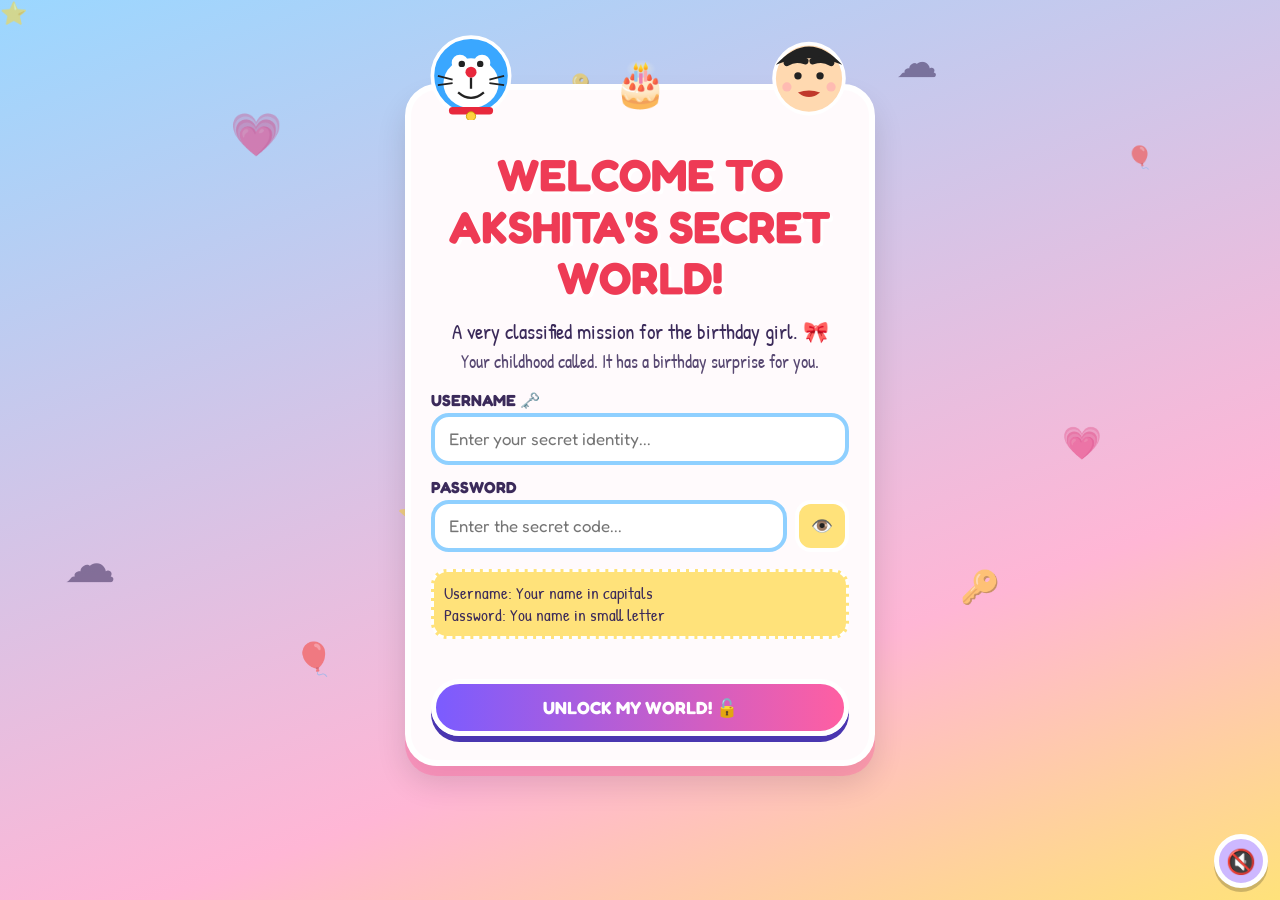
==== index.html @ 59bf0b4e "Add files via upload" ====
<!DOCTYPE html>
<html lang="en">
<head>
<meta charset="UTF-8">
<meta name="viewport" content="width=device-width, initial-scale=1">
<title>Akshita's Level 17 🎂</title>
<!-- Fonts load from Google Fonts. If offline, the fallback fonts are used and everything still works. -->
<link rel="preconnect" href="https://fonts.googleapis.com">
<link href="https://fonts.googleapis.com/css2?family=Fredoka:wght@400;600;700&family=Patrick+Hand&display=swap" rel="stylesheet">
<link rel="stylesheet" href="style.css">
</head>
<body data-bg="login">
<!-- ============================================================
  WHAT YOU CAN EDIT IN THIS FILE (safe): the text inside the lines marked EDITABLE.
  Quest texts, answers, letters and the 17 notes live in script.js (top of the file), NOT here.
  Everything else: leave unchanged unless you know HTML.
============================================================= -->
<div id="deco" aria-hidden="true"></div>
<div id="fx" aria-hidden="true"></div>

<!-- Sound toggle (sound is OFF until pressed) -->
<button id="soundBtn" class="fab" aria-label="Toggle sound" title="Sound on/off">🔇</button>

<!-- ================= SCREEN 1: LOGIN ================= -->
<main id="login" class="screen">
  <div class="card login-card" id="loginCard">
    <div class="peek left" data-char="cat" aria-hidden="true"></div>
    <div class="peek right" data-char="kid" aria-hidden="true"></div>
    <div class="cake-mini" aria-hidden="true">🎂</div>
    <!-- EDITABLE: Main birthday title -->
    <h1>WELCOME TO AKSHITA'S SECRET WORLD!</h1>
    <!-- EDITABLE: Subtitle -->
    <p class="sub">A very classified mission for the birthday girl. 🎀</p>
    <!-- EDITABLE: Small message -->
    <p class="small">Your childhood called. It has a birthday surprise for you.</p>
    <form id="loginForm" autocomplete="off">
      <!-- EDITABLE: labels and placeholders -->
      <label for="user">USERNAME 🗝️</label>
      <input id="user" type="text" placeholder="Enter your secret identity..." autocapitalize="off" spellcheck="false">
      <label for="pass">PASSWORD</label>
      <div class="passrow">
        <input id="pass" type="password" placeholder="Enter the secret code..." autocapitalize="off" spellcheck="false">
        <button type="button" id="showPass" class="mini" aria-label="Show or hide password">👁️</button>
      </div>
      <!-- EDITABLE: Login hint (kept exactly as requested, typo included) -->
      <p class="hint">Username: Your name in capitals
Password: You name in small letter</p>
      <p id="loginMsg" class="msg" role="alert"></p>
      <!-- EDITABLE: Login button label -->
      <button type="submit" class="btn portal">UNLOCK MY WORLD! 🔓</button>
    </form>
  </div>
</main>

<!-- ================= SCREENS 2-6: QUESTS (one template, filled by script.js) ================= -->
<main id="quest" class="screen" hidden>
  <header class="topbar">
    <div class="qlabel" id="qLabel">QUEST 1/5</div>
    <div class="stars" id="stars" aria-label="Quest progress"></div>
    <button id="restartBtn" class="mini" title="Restart game" aria-label="Restart game">🔄</button>
  </header>
  <h2 id="qTitle"></h2>
  <div class="guiderow">
    <div id="guide" class="guide" aria-hidden="true"></div>
    <div class="bubble" id="qIntro"></div>
  </div>
  <p id="qQuestion" class="question"></p>
  <div id="stage" class="stage"></div>
  <p id="fb" class="fb" role="status"></p>
  <nav class="nav" id="nav"></nav>
</main>

<!-- ================= FINAL SURPRISE ROOM ================= -->
<main id="notes" class="screen" hidden>
  <header class="topbar">
    <button id="backParty" class="mini wide">⬅ PARTY</button>
    <div class="qlabel" id="noteCount">0/17 SURPRISES DISCOVERED</div>
    <button id="restartBtn2" class="mini" title="Restart game" aria-label="Restart game">🔄</button>
  </header>
  <!-- EDITABLE: Final room heading and subtitle -->
  <h2>SEVENTEEN LITTLE NOTES FOR SEVENTEEN BEAUTIFUL YEARS 💗</h2>
  <p class="sub">One birthday girl. Seventeen tiny surprises. Unlimited amounts of bestie nonsense.</p>
  <div class="grid" id="noteGrid"></div>
  <!-- Appears after all 17 notes are opened (text is edited in script.js: ALL_DONE_MSG) -->
  <div class="finalmsg" id="allDone" hidden>
    <h3 id="allMsg"></h3>
    <button class="btn alt" id="replayBtn">🔁 REPLAY THE ADVENTURE</button>
  </div>
</main>

<!-- ================= LETTER POPUP (reused for all 5 letters) ================= -->
<div id="letterModal" class="modal" hidden role="dialog" aria-modal="true" aria-labelledby="lHead">
  <div class="letter" id="letterBox">
    <button class="x" id="letterClose" aria-label="Close letter">✖</button>
    <div class="envelope" aria-hidden="true">💌</div>
    <h3 id="lHead"></h3>
    <div class="ltext" id="lText" tabindex="0"></div>
    <!-- EDITABLE: Letter confirm button label (also set in script.js CONTENT.buttons) -->
    <button class="btn" id="readBtn">I READ MY LETTER! 💌</button>
  </div>
</div>

<!-- ================= NOTE POPUP ================= -->
<div id="noteModal" class="modal" hidden role="dialog" aria-modal="true" aria-labelledby="nHead">
  <div class="notebox" id="noteBox">
    <button class="x" id="noteClose" aria-label="Close note">✖</button>
    <div class="floaters" id="floaters" aria-hidden="true"></div>
    <div class="envelope big" id="nEnv" aria-hidden="true">💌</div>
    <h3 id="nHead"></h3>
    <div class="ltext" id="nText" tabindex="0"></div>
    <button class="btn" id="noteOk">CLOSE 💗</button>
  </div>
</div>

<script src="script.js"></script>
</body>
</html>
---- style.css ----
/* =====================================================================
   AKSHITA'S LEVEL 17 — style.css
   Safe to edit: the colour variables just below. Everything else: leave unless you know CSS.
===================================================================== */
:root{
  --pink:#ff9ec7; --blue:#8fd0ff; --yellow:#ffe27a; --lav:#cdb8ff; --mint:#aaf0cf; --peach:#ffc8a8; --red:#ee3b55;
  --ink:#3b2a5a; --white:#fff;
  --f1:"Fredoka","Baloo 2",Nunito,"Trebuchet MS",sans-serif; --f2:"Patrick Hand","Comic Sans MS",cursive;
}
*{box-sizing:border-box}
[hidden]{display:none!important}
html,body{margin:0;min-height:100%;font-family:var(--f1);color:var(--ink);overflow-x:hidden}
body{min-height:100vh;background:linear-gradient(160deg,var(--blue),var(--pink));background-attachment:fixed;transition:background .6s}
body.lock{overflow:hidden}
body[data-bg=login]{background:linear-gradient(160deg,#9bd7ff,#ffb6d5 70%,#ffe27a)}
body[data-bg=q1]{background:linear-gradient(180deg,#8fd0ff,#c9ecff 60%,#e6f6ff)}
body[data-bg=q2]{background:linear-gradient(180deg,#ffe27a,#ffd0a8 60%,#ffb6c8)}
body[data-bg=q3]{background:linear-gradient(180deg,#cdb8ff,#a9c8ff 70%,#8fd0ff)}
body[data-bg=q4]{background:linear-gradient(180deg,#aaf0cf,#ffe27a 70%,#ffc8a8)}
body[data-bg=q5],body[data-bg=notes]{background:linear-gradient(180deg,#ff9ec7,#ffe27a 55%,#8fd0ff)}
button{font-family:inherit;cursor:pointer;color:inherit}
:focus-visible{outline:4px solid var(--red);outline-offset:3px}

/* floating background emoji */
#deco,#fx{position:fixed;inset:0;pointer-events:none;overflow:hidden}
#deco{z-index:0}#fx{z-index:90}
#deco span{position:absolute;opacity:.55;animation:float 8s ease-in-out infinite}
@keyframes float{0%,100%{transform:translateY(0) rotate(-6deg)}50%{transform:translateY(-26px) rotate(8deg)}}
.cf{position:absolute;top:-20px;width:10px;height:16px;border-radius:3px;animation:fall linear forwards}
@keyframes fall{to{top:105vh;margin-left:60px}}
.pop{position:fixed;font-size:22px;animation:pop .9s ease-out forwards;transform:translate(-50%,-50%)}
@keyframes pop{to{transform:translate(calc(-50% + var(--dx)),calc(-50% + var(--dy))) scale(1.5);opacity:0}}

.screen{position:relative;z-index:1;min-height:100vh;padding:14px 14px 40px;max-width:980px;margin:0 auto;text-align:center}
h1,h2,h3{font-weight:700;line-height:1.15;margin:.3em 0}
h1{font-size:clamp(1.7rem,6vw,2.8rem);color:var(--red);text-shadow:3px 3px 0 #fff}
h2{font-size:clamp(1.4rem,5vw,2.3rem);text-shadow:2px 2px 0 #fff}
.sub{font-family:var(--f2);font-size:1.3rem;margin:.2em 0}
.small{font-family:var(--f2);font-size:1.1rem;opacity:.85;margin:.2em 0 1em}

/* cards & buttons */
.card{background:#fffafc;border:6px solid #fff;border-radius:32px;box-shadow:0 10px 0 rgba(255,111,165,.45),0 18px 30px rgba(0,0,0,.12)}
.login-card{position:relative;max-width:470px;margin:70px auto 0;padding:46px 20px 24px}
.peek{position:absolute;top:-62px;width:92px;height:92px;animation:bob 2.4s ease-in-out infinite}
.peek.left{left:14px}.peek.right{right:14px;animation-delay:-1.2s}
.cake-mini{position:absolute;top:-34px;left:50%;transform:translateX(-50%);font-size:44px;animation:bob 2s infinite}
@keyframes bob{0%,100%{transform:translateY(0)}50%{transform:translateY(-8px)}}
.cake-mini{animation-name:bob2}@keyframes bob2{0%,100%{transform:translateX(-50%) translateY(0)}50%{transform:translateX(-50%) translateY(-8px)}}
form{text-align:left}
label{display:block;font-weight:700;margin:.7em 0 .2em}
input{width:100%;padding:12px 14px;font:inherit;font-size:1.05rem;border:4px solid var(--blue);border-radius:18px;background:#fff;color:var(--ink)}
.passrow{display:flex;gap:8px}
.hint{white-space:pre-line;background:var(--yellow);border:3px dashed #fff;border-radius:16px;padding:10px;font-family:var(--f2);font-size:1.05rem;margin:1em 0 .4em}
.msg{min-height:1.5em;font-weight:700;color:var(--red);text-align:center;margin:.3em 0}
.msg.good{color:#1f9d63}
.btn{display:inline-block;margin:6px;padding:13px 24px;font-size:1.1rem;font-weight:700;border:5px solid #fff;border-radius:999px;background:var(--red);color:#fff;box-shadow:0 6px 0 #a8203a;transition:transform .15s,box-shadow .15s}
.btn:hover{transform:translateY(-3px) scale(1.04)}
.btn:active{transform:translateY(4px);box-shadow:0 2px 0 #a8203a}
.btn.alt{background:var(--blue);color:var(--ink);box-shadow:0 6px 0 #4aa0d8}
.btn.big{font-size:1.35rem;padding:16px 30px;background:linear-gradient(90deg,var(--red),#ff8a3d);animation:pulse 1.2s infinite}
.portal{display:block;width:100%;margin:10px 0 0;background:linear-gradient(90deg,#7b5cff,#ff5fa2);box-shadow:0 6px 0 #4a36b0}
@keyframes pulse{50%{transform:scale(1.06)}}
.mini{border:4px solid #fff;background:var(--yellow);border-radius:16px;padding:8px 12px;font-size:1.1rem;font-weight:700}
.mini.wide{padding:8px 14px}
.fab{position:fixed;right:12px;bottom:12px;z-index:60;width:54px;height:54px;border-radius:50%;border:5px solid #fff;background:var(--lav);font-size:1.5rem;box-shadow:0 4px 0 rgba(0,0,0,.2)}
.wobble{animation:wob .6s}
@keyframes wob{0%,100%{transform:rotate(0)}20%{transform:rotate(-4deg) translateX(-10px)}40%{transform:rotate(4deg) translateX(10px)}60%{transform:rotate(-3deg)}80%{transform:rotate(3deg)}}

/* quest header */
.topbar{display:flex;align-items:center;justify-content:space-between;gap:8px;background:#ffffffcc;border:4px solid #fff;border-radius:999px;padding:6px 12px}
.qlabel{font-weight:700;background:var(--pink);border-radius:999px;padding:4px 14px;border:3px solid #fff}
.stars{font-size:1.6rem;letter-spacing:2px}
.star{color:#ddd;transition:.4s}.star.lit{color:#ffc400;text-shadow:0 0 10px #ffe27a;display:inline-block;animation:bob 1.6s infinite}
.guiderow{display:flex;align-items:center;gap:12px;max-width:760px;margin:10px auto;text-align:left}
.guide{flex:0 0 96px;display:flex;width:96px}
.guide svg{width:96px;height:96px;flex:1;min-width:0}
.guide.happy{animation:jump .7s 2}.guide.sad{animation:wob .6s}
@keyframes jump{50%{transform:translateY(-22px) scale(1.12)}}
.bubble{position:relative;background:#fff;border:4px solid var(--ink);border-radius:24px;padding:12px 16px;font-weight:600;flex:1}
.bubble::before{content:"";position:absolute;left:-16px;top:30px;border:10px solid transparent;border-right:14px solid var(--ink)}
.question{font-family:var(--f2);font-size:1.4rem;max-width:720px;margin:.6em auto}
.stage{margin:10px auto;max-width:760px;padding:10px;position:relative}
.fb{min-height:2.2em;font-weight:700;font-size:1.1rem;max-width:720px;margin:6px auto;padding:6px 10px;border-radius:16px}
.fb.ok{background:#d8ffe9;border:3px solid #4fd08e}.fb.bad{background:#fff0e8;border:3px solid var(--red);animation:wob .5s}
.nav{display:flex;justify-content:center;flex-wrap:wrap;margin-top:8px}

/* choice cards */
.choices{display:grid;grid-template-columns:repeat(2,1fr);gap:14px}
.choice{display:flex;flex-direction:column;align-items:center;gap:6px;padding:14px 8px;font-size:1.1rem;font-weight:700;background:#fff;border:6px solid #fff;border-radius:26px;box-shadow:0 6px 0 rgba(0,0,0,.15);transition:.2s}
.choice:hover{transform:translateY(-5px) rotate(-1.5deg)}
.choice .ico{font-size:3.4rem;animation:bob 2.5s infinite}
.choice.right{background:#d8ffe9;border-color:#4fd08e;box-shadow:0 0 28px #6bff9e;animation:jump .7s}
.shake{animation:wob .5s}
.shelf .choice{border-radius:14px 14px 26px 26px;border-bottom:12px solid #b9824d}

/* memory */
.moves{font-weight:700;margin:0 0 8px}
.mem{display:grid;grid-template-columns:repeat(4,1fr);gap:10px;max-width:480px;margin:auto}
.mcard{position:relative;aspect-ratio:1;border:0;background:none;padding:0;perspective:600px}
.mcard span{position:absolute;inset:0;display:flex;align-items:center;justify-content:center;border:5px solid #fff;border-radius:18px;backface-visibility:hidden;transition:transform .5s;font-size:clamp(1.8rem,9vw,3rem)}
.mcard .back{background:linear-gradient(135deg,#ff7bb0,#7b5cff);color:#fff}
.mcard .front{background:#fff;transform:rotateY(180deg)}
.mcard.flip .back{transform:rotateY(180deg)}.mcard.flip .front{transform:rotateY(360deg)}
.mcard.match .front{background:#d8ffe9;border-color:#4fd08e}
.mc{width:78%}.mc svg{width:100%;height:auto;display:block}

/* candles / cake */
.ring{position:relative;width:min(88vw,340px);aspect-ratio:1;margin:10px auto}
.ring.small{width:min(60vw,200px)}
.cake{position:absolute;inset:26%;display:flex;align-items:center;justify-content:center;font-size:clamp(4rem,18vw,7rem)}
.cake b{position:absolute;font-size:2rem;color:#fff;text-shadow:2px 2px 0 var(--red);bottom:8%}
.candle{position:absolute;width:22px;height:46px;transform:translate(-50%,-50%);background:none;border:0;padding:0}
.candle i{position:absolute;left:3px;bottom:0;width:16px;height:30px;border-radius:6px;background:repeating-linear-gradient(45deg,#ff6fa5 0 6px,#fff 6px 12px);border:2px solid #fff;box-shadow:0 2px 3px rgba(0,0,0,.2)}
.candle::before{content:"";position:absolute;left:5px;top:0;width:12px;height:18px;border-radius:50% 50% 50% 50%/60% 60% 40% 40%;background:#bbb;opacity:.35}
.candle.lit::before{background:radial-gradient(#fff6a0,#ff9a1f);opacity:1;box-shadow:0 0 14px 5px #ffc84a;animation:flick .3s infinite alternate}
@keyframes flick{to{transform:scale(1.15,.9)}}
.count{font-size:1.5rem;font-weight:700;background:#fff;border:4px solid var(--red);display:inline-block;border-radius:999px;padding:4px 18px}
.bunting{font-size:2rem;letter-spacing:6px;white-space:nowrap;overflow:hidden}
.gifts{font-size:2.4rem}
.finalmsg{background:#fff;border:6px solid var(--red);border-radius:28px;padding:10px 16px;margin-top:10px;animation:jump .8s}
.finalmsg h3{color:var(--red);font-size:clamp(1.4rem,6vw,2rem)}
.finale .cake{animation:jump 1s 3}

/* final notes grid */
.grid{display:grid;grid-template-columns:repeat(4,1fr);gap:14px;margin-top:16px}
@media(max-width:900px){.grid{grid-template-columns:repeat(3,1fr)}}
@media(max-width:560px){.grid{grid-template-columns:repeat(2,1fr);gap:10px}.guiderow{flex-direction:column;text-align:center}.bubble::before{display:none}.choices{gap:8px}}
.gift{display:flex;flex-direction:column;align-items:center;gap:4px;padding:16px 6px;border:6px solid #fff;border-radius:26px;font-weight:700;box-shadow:0 6px 0 rgba(0,0,0,.15);transition:.2s;position:relative}
.gift:hover{transform:translateY(-6px) rotate(2deg)}
.gift .gi{font-size:2.8rem;animation:bob 2.2s infinite}
.gift.opened{filter:saturate(.7);box-shadow:0 2px 0 rgba(0,0,0,.15)}
.gift.opening .gi{animation:jump .35s}
.th-pink{background:var(--pink)}.th-blue{background:var(--blue)}.th-yellow{background:var(--yellow)}.th-mint{background:var(--mint)}
.th-lavender{background:var(--lav)}.th-peach{background:var(--peach)}.th-red{background:#ff8a98}

/* modals */
.modal{position:fixed;inset:0;z-index:80;background:rgba(40,20,70,.55);display:flex;align-items:center;justify-content:center;padding:14px}
.letter,.notebox{position:relative;width:min(560px,100%);max-height:90vh;display:flex;flex-direction:column;align-items:center;text-align:center;border:8px solid #fff;border-radius:34px;padding:22px 18px 16px;box-shadow:0 14px 40px rgba(0,0,0,.35);overflow:hidden;animation:openup .5s cubic-bezier(.3,1.6,.5,1)}
@keyframes openup{from{transform:scale(.3) rotate(-8deg);opacity:0}}
.ltext{flex:1;overflow-y:auto;width:100%;max-height:50vh;white-space:pre-wrap;text-align:left;font-family:var(--f2);font-size:1.3rem;line-height:1.5;padding:10px 12px;margin:6px 0;background:repeating-linear-gradient(#ffffffd9 0 29px,#cfe5ff 29px 30px);border-radius:16px;overscroll-behavior:contain}
.envelope{font-size:3rem;animation:bob 1.6s infinite}.envelope.big{font-size:4.5rem}
.x{position:absolute;top:8px;right:8px;z-index:3;width:44px;height:44px;border-radius:50%;border:4px solid #fff;background:var(--red);color:#fff;font-weight:700}
.letter h3,.notebox h3{font-size:clamp(1.3rem,5vw,1.9rem);color:var(--red);text-shadow:2px 2px 0 #fff}
.t-pink{background:linear-gradient(#ffd3e6,#ffc0da)}
.t-cookie{background:linear-gradient(#fff3b0,#ffd6e6)}
.t-memory{background:linear-gradient(#d9ccff,#bfe0ff)}
.t-memory .ltext{box-shadow:inset 0 0 0 6px #fff,inset 0 0 0 8px #ddd}
.t-notebook{background:linear-gradient(#fff,#ffeeb8)}
.t-party{background:linear-gradient(#ffc0da,#ffe27a,#bfe6ff)}
.t-pink::before,.t-cookie::before,.t-memory::before,.t-notebook::before,.t-party::before{position:absolute;inset:auto 0 4px 0;font-size:1.4rem;opacity:.6;pointer-events:none;letter-spacing:10px}
.t-pink::before{content:"☁️ ⭐ 💗 ☁️ ⭐ 💗"}.t-cookie::before{content:"🍪 ⭐ 🍪 ⭐ 🍪"}
.t-memory::before{content:"📷 ✨ ☁️ ✨ 📷"}.t-notebook::before{content:"😊 🎂 ✏️ 😊 🎂"}.t-party::before{content:"🎈 🎉 🎈 🎉"}
.notebox.th-pink,.notebox.th-blue,.notebox.th-yellow,.notebox.th-mint,.notebox.th-lavender,.notebox.th-peach,.notebox.th-red{}
.notebox.grand{background:linear-gradient(#ffd0e4,#ffe27a,#ffb4c8);width:min(640px,100%)}
.notebox.grand .ltext{font-size:1.45rem;max-height:56vh}
.floaters{position:absolute;inset:0;pointer-events:none;overflow:hidden}
.floaters span{position:absolute;bottom:-30px;font-size:1.6rem;animation:rise 6s linear infinite}
@keyframes rise{to{transform:translateY(-110vh) rotate(20deg)}}
.notebox .btn,.letter .btn{flex:0 0 auto}

@media(prefers-reduced-motion:reduce){*,*::before,*::after{animation:none!important;transition:none!important}}

/* Giant glowing 17 on the party screen */
.big17{font-size:clamp(3.5rem,16vw,6rem);font-weight:700;color:#fff;-webkit-text-stroke:3px var(--red);text-shadow:0 0 22px #ffe27a,4px 4px 0 var(--red);animation:pulse 1.6s infinite;line-height:1}
#allDone{max-width:640px;margin:18px auto 0}
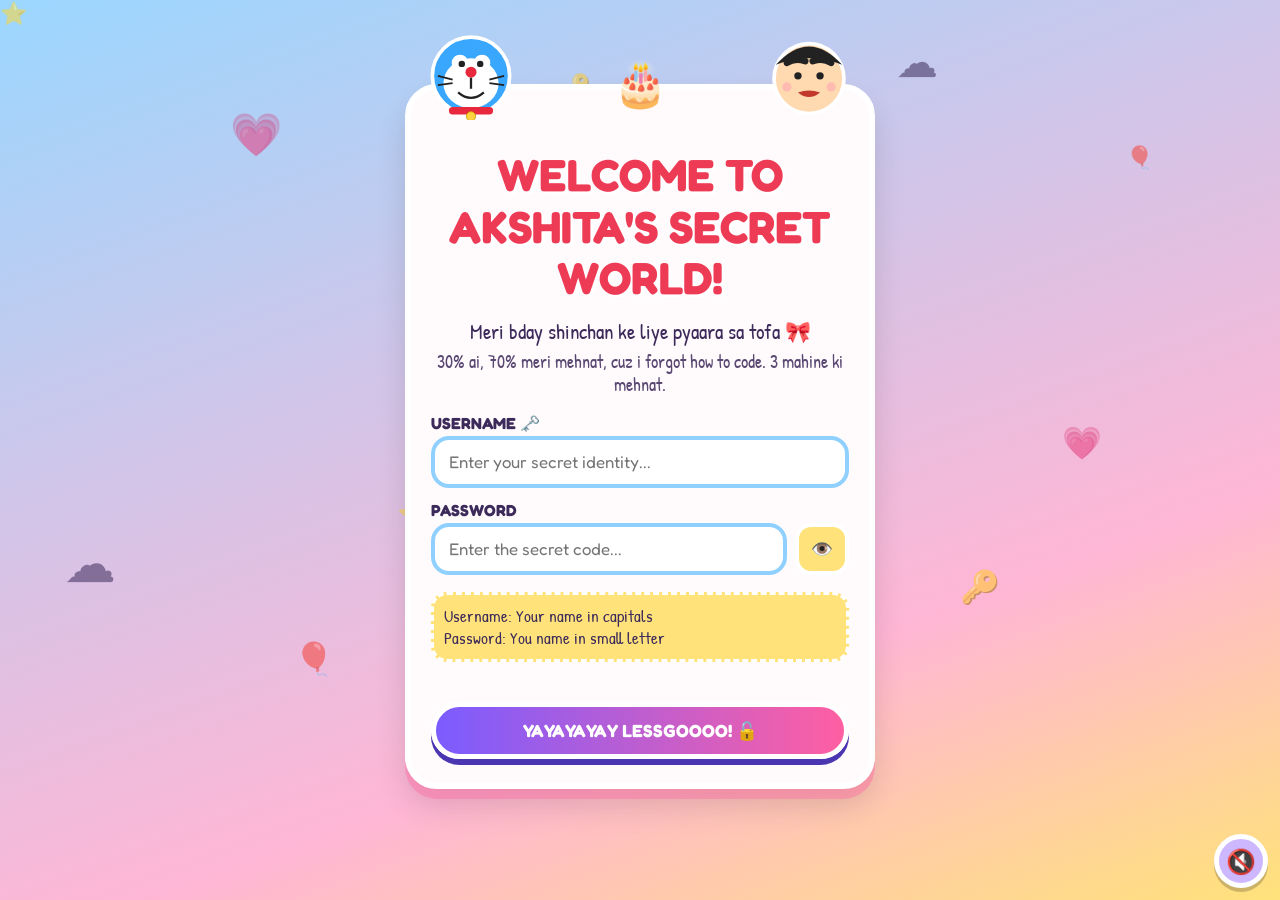
==== commit b7c09105: "Update index.html" ====
--- a/index.html
+++ b/index.html
@@ -30,9 +30,9 @@
     <!-- EDITABLE: Main birthday title -->
     <h1>WELCOME TO AKSHITA'S SECRET WORLD!</h1>
     <!-- EDITABLE: Subtitle -->
-    <p class="sub">A very classified mission for the birthday girl. 🎀</p>
+    <p class="sub">Meri bday shinchan ke liye pyaara sa tofa 🎀</p>
     <!-- EDITABLE: Small message -->
-    <p class="small">Your childhood called. It has a birthday surprise for you.</p>
+    <p class="small">30% ai, 70% meri mehnat, cuz i forgot how to code. 3 mahine ki mehnat.</p>
     <form id="loginForm" autocomplete="off">
       <!-- EDITABLE: labels and placeholders -->
       <label for="user">USERNAME 🗝️</label>
@@ -47,7 +47,7 @@
 Password: You name in small letter</p>
       <p id="loginMsg" class="msg" role="alert"></p>
       <!-- EDITABLE: Login button label -->
-      <button type="submit" class="btn portal">UNLOCK MY WORLD! 🔓</button>
+      <button type="submit" class="btn portal">YAYAYAYAY LESSGOOOO! 🔓</button>
     </form>
   </div>
 </main>
@@ -79,7 +79,7 @@
   </header>
   <!-- EDITABLE: Final room heading and subtitle -->
   <h2>SEVENTEEN LITTLE NOTES FOR SEVENTEEN BEAUTIFUL YEARS 💗</h2>
-  <p class="sub">One birthday girl. Seventeen tiny surprises. Unlimited amounts of bestie nonsense.</p>
+  <p class="sub">for the best haramkhor on her sweetest seventeen ever</p>
   <div class="grid" id="noteGrid"></div>
   <!-- Appears after all 17 notes are opened (text is edited in script.js: ALL_DONE_MSG) -->
   <div class="finalmsg" id="allDone" hidden>
@@ -96,7 +96,7 @@
     <h3 id="lHead"></h3>
     <div class="ltext" id="lText" tabindex="0"></div>
     <!-- EDITABLE: Letter confirm button label (also set in script.js CONTENT.buttons) -->
-    <button class="btn" id="readBtn">I READ MY LETTER! 💌</button>
+    <button class="btn" id="readBtn">PADH LIYA LETTER 💌</button>
   </div>
 </div>
 
